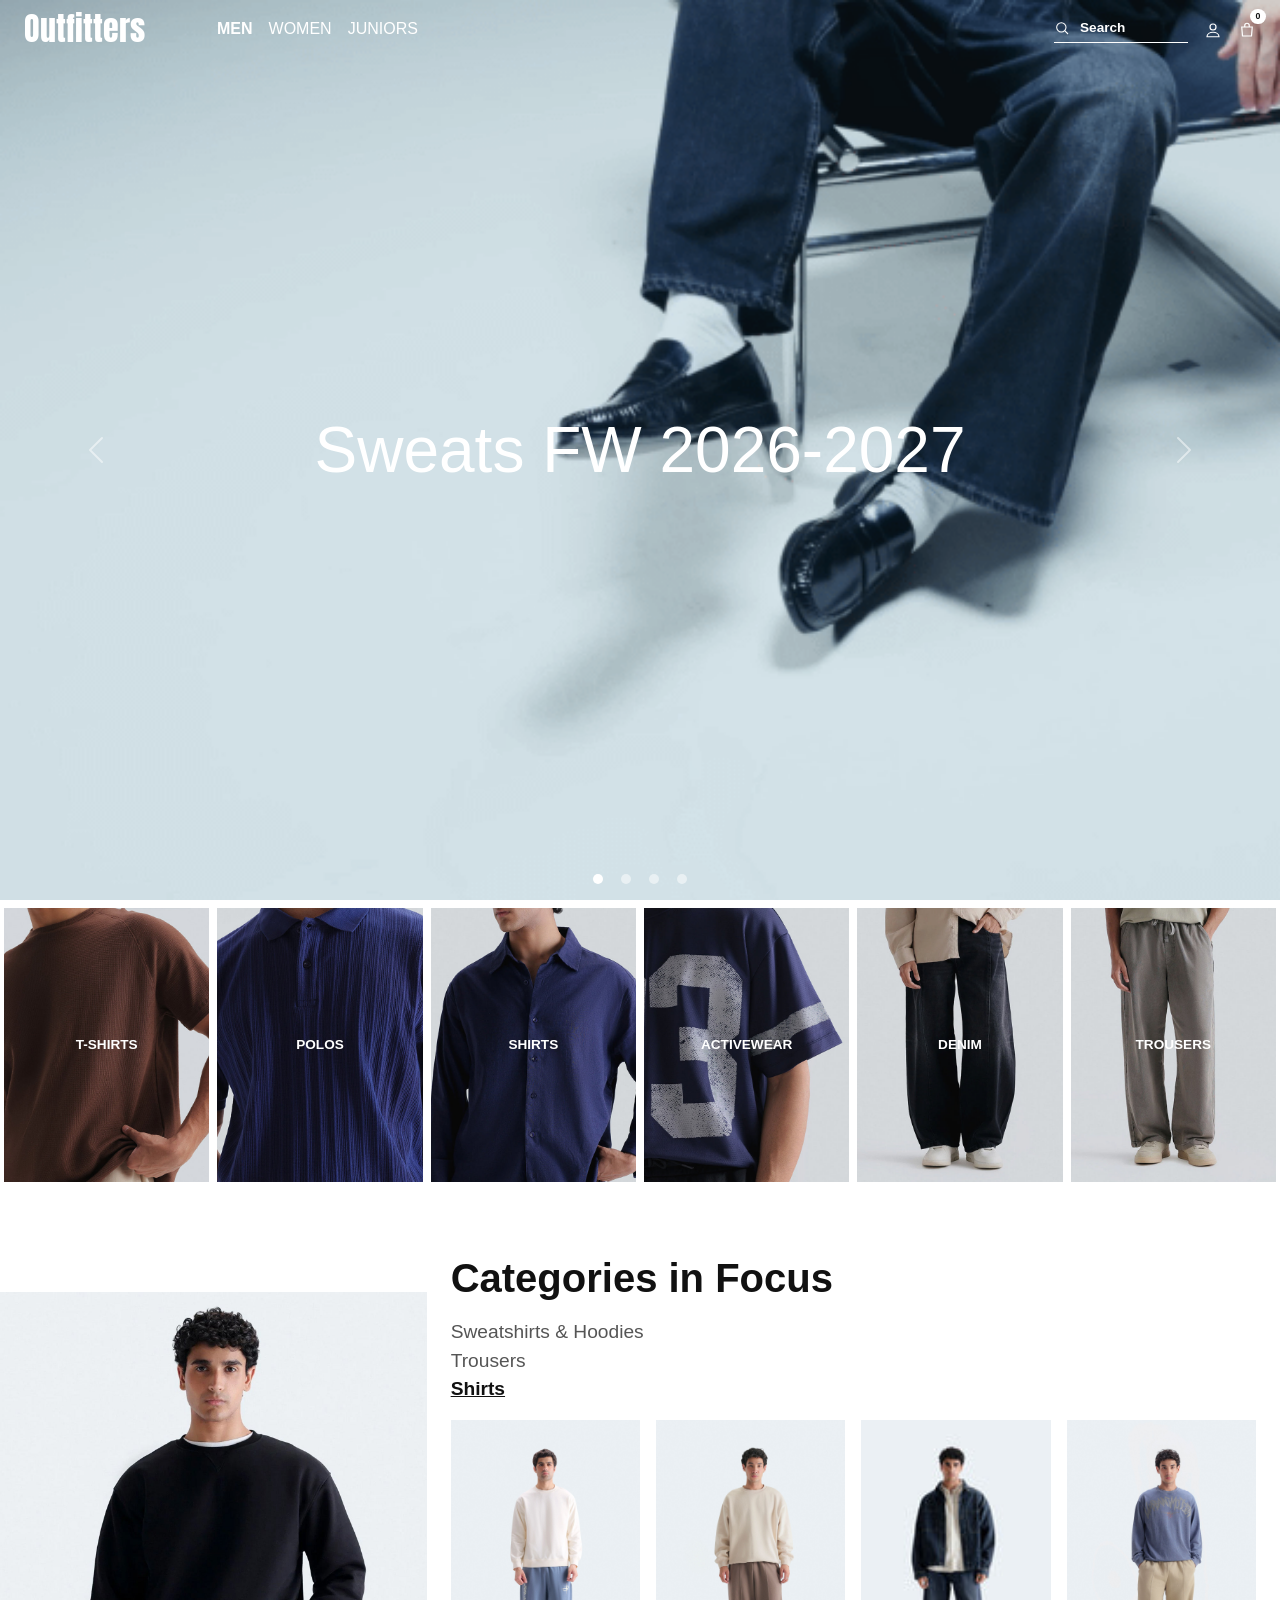
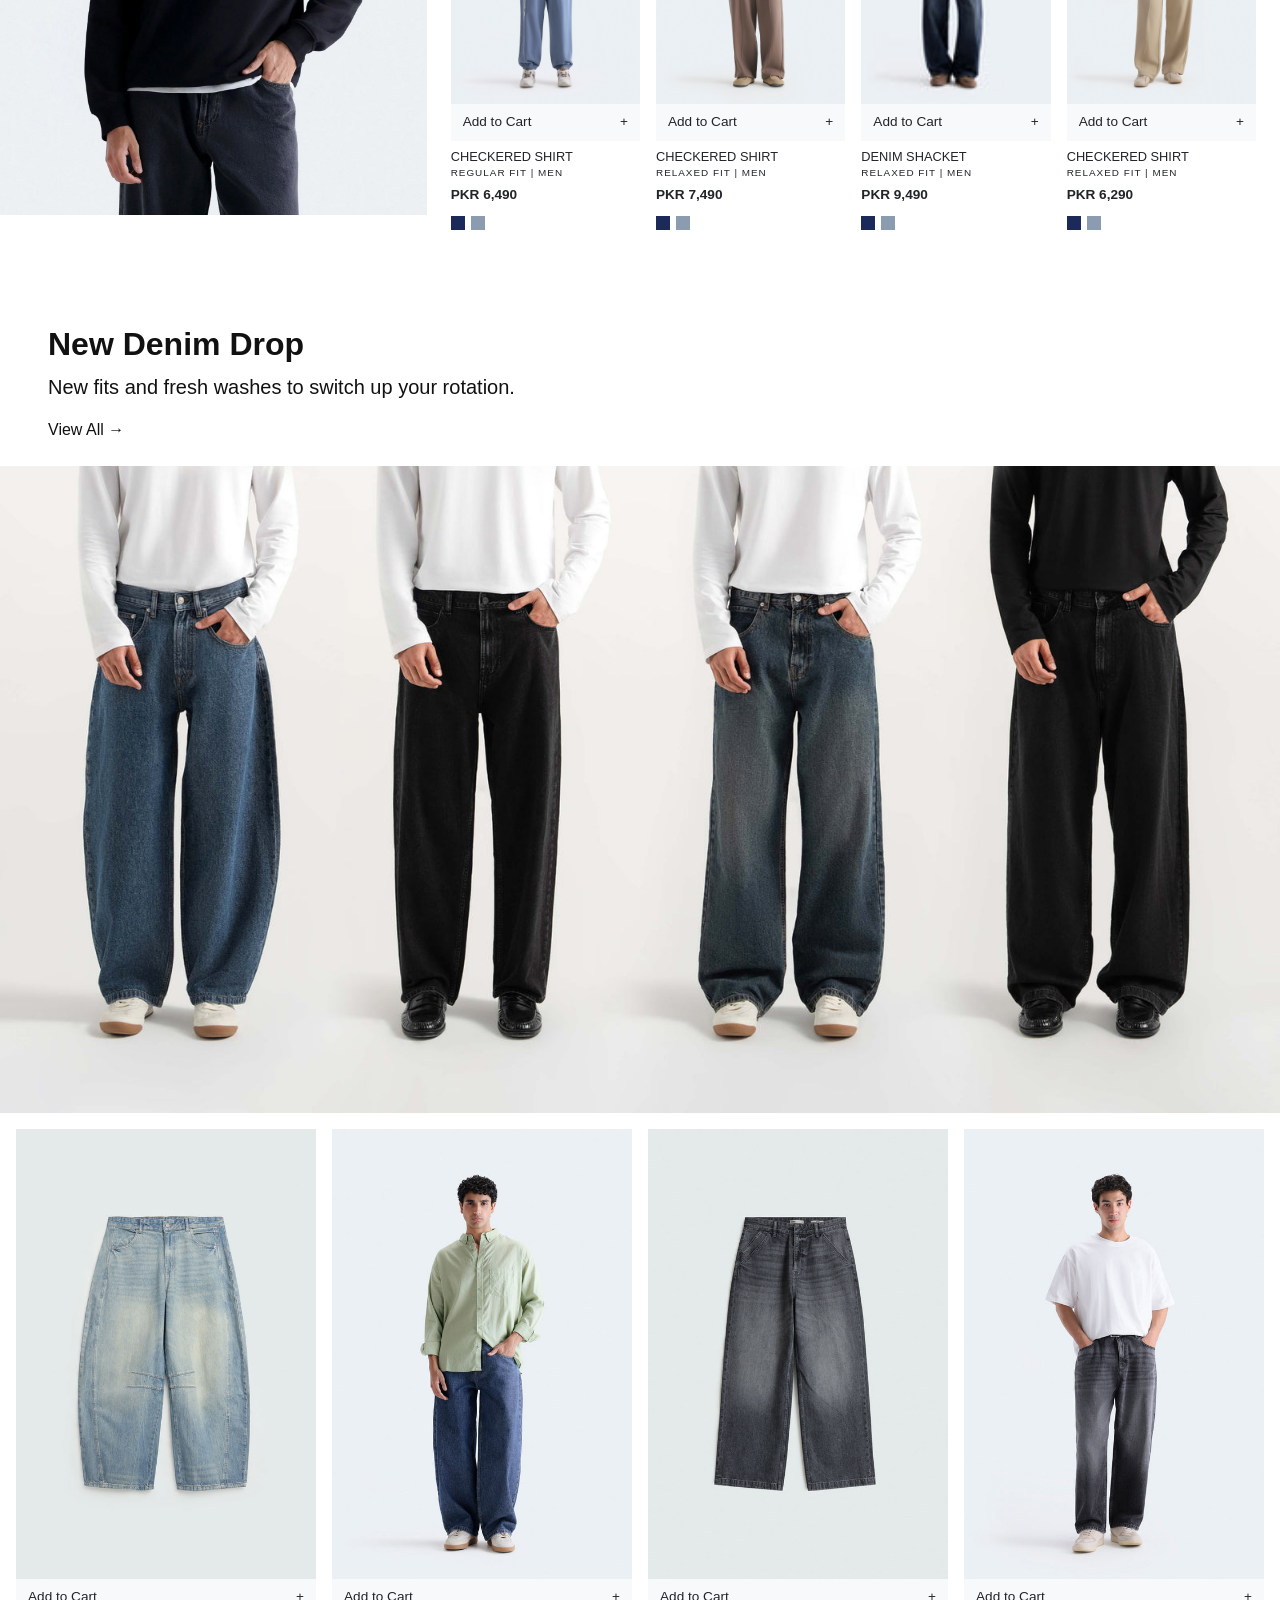
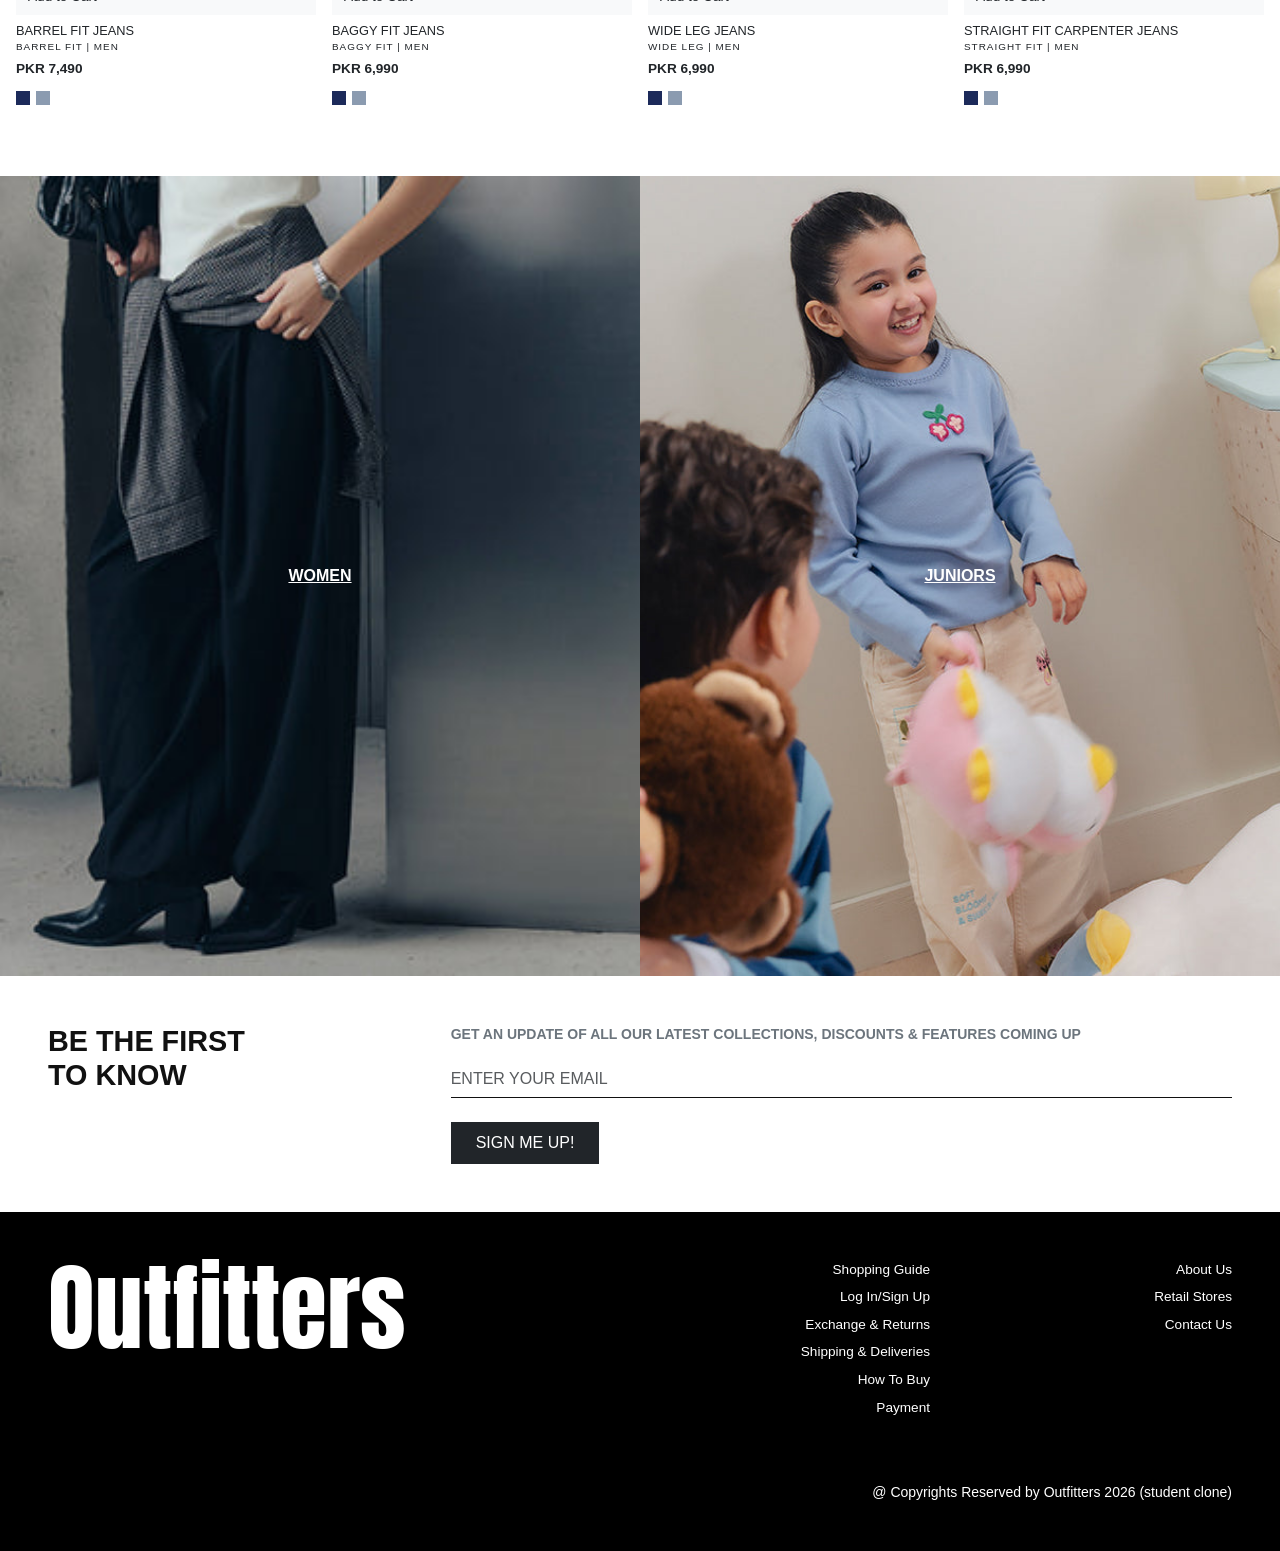
==== assignment-2/index.html @ 22b8e8a9 "Add files via upload" ====
<!DOCTYPE html>
<html lang="en">
<head>
  <meta charset="UTF-8">
  <meta name="viewport" content="width=device-width, initial-scale=1">
  <title>Outfitters - Home</title>

  <!-- Bootstrap 5 + logo font + our own styles -->
  <link href="https://cdn.jsdelivr.net/npm/bootstrap@5.3.3/dist/css/bootstrap.min.css" rel="stylesheet">
  <link href="https://fonts.googleapis.com/css2?family=Anton&display=swap" rel="stylesheet">
  <link rel="stylesheet" href="style.css">
</head>

<body class="overlay">

  <!-- ===== HEADER ===== -->
  <nav class="navbar navbar-expand-lg">
    <div class="container-fluid px-3 px-lg-4">

      <button class="navbar-toggler border-0 p-0 me-3" type="button"
              data-bs-toggle="collapse" data-bs-target="#menu" aria-label="Menu">
        <span class="navbar-toggler-icon"></span>
      </button>

      <a class="navbar-brand logo" href="index.html">Outfitters</a>

      <div class="collapse navbar-collapse order-lg-1 ms-lg-5" id="menu">
        <ul class="navbar-nav me-auto">
          <li class="nav-item"><a class="nav-link active" href="index.html">Men</a></li>
          <li class="nav-item"><a class="nav-link" href="index.html">Women</a></li>
          <li class="nav-item"><a class="nav-link" href="index.html">Juniors</a></li>
        </ul>
      </div>

      <div class="order-lg-2 d-flex align-items-center gap-3 ms-auto">
        <label class="search-box d-none d-md-flex">
          <svg width="16" height="16" viewBox="0 0 24 24" fill="none" stroke="currentColor" stroke-width="1.6">
            <circle cx="11" cy="11" r="7"/><path d="M16 16l5 5"/>
          </svg>
          <input type="text" placeholder="Search">
        </label>

        <a href="#" class="d-none d-md-inline" aria-label="Account">
          <svg width="18" height="18" viewBox="0 0 24 24" fill="none" stroke="currentColor" stroke-width="1.6">
            <circle cx="12" cy="8" r="4"/><path d="M4 21c0-4 4-6 8-6s8 2 8 6z"/>
          </svg>
        </a>

        <a href="#" class="position-relative" aria-label="Cart">
          <svg width="18" height="18" viewBox="0 0 24 24" fill="none" stroke="currentColor" stroke-width="1.6">
            <path d="M5 8h14l-1 12H6L5 8z"/><path d="M9 8V6a3 3 0 0 1 6 0v2"/>
          </svg>
          <span class="badge rounded-pill cart-badge">0</span>
        </a>
      </div>

    </div>
  </nav>


  <!-- ===== HERO SLIDESHOW (pictures only) ===== -->
  <header id="heroCarousel" class="carousel slide hero" data-bs-ride="carousel">

    <div class="carousel-indicators">
      <button type="button" data-bs-target="#heroCarousel" data-bs-slide-to="0" class="active" aria-label="Slide 1"></button>
      <button type="button" data-bs-target="#heroCarousel" data-bs-slide-to="1" aria-label="Slide 2"></button>
      <button type="button" data-bs-target="#heroCarousel" data-bs-slide-to="2" aria-label="Slide 3"></button>
      <button type="button" data-bs-target="#heroCarousel" data-bs-slide-to="3" aria-label="Slide 4"></button>
    </div>

    <div class="carousel-inner">
      <div class="carousel-item active"><img src="images/hero1.gif" alt="Banner 1"></div>
      <div class="carousel-item"><img src="images/h1.jpg" alt="Banner 2"></div>
      <div class="carousel-item"><img src="images/h2.jpg" alt="Banner 3"></div>
      <div class="carousel-item"><img src="images/h3.jpg" alt="Banner 4"></div>
    </div>
    
    <button class="carousel-control-prev" type="button" data-bs-target="#heroCarousel" data-bs-slide="prev">
      <span class="carousel-control-prev-icon" aria-hidden="true"></span>
      <span class="visually-hidden">Previous</span>
    </button>
    <button class="carousel-control-next" type="button" data-bs-target="#heroCarousel" data-bs-slide="next">
      <span class="carousel-control-next-icon" aria-hidden="true"></span>
      <span class="visually-hidden">Next</span>
    </button>

    <!-- Centered Hero Text -->
    <div class="hero-caption">
      <h1>Sweats FW 2026-2027</h1>
    </div>

  </header>


  <main>

    <!-- ===== CATEGORY TILES ===== -->
    <section class="container-fluid px-0 pt-2">
      <div class="row g-2 mx-0 row-cols-2 row-cols-md-3 row-cols-lg-6">
        <div class="col"><a href="#" class="tile"><img src="images/cat1.jpg" alt="T-Shirts"><span>T-SHIRTS</span></a></div>
        <div class="col"><a href="#" class="tile"><img src="images/cat2.jpg" alt="Polos"><span>POLOS</span></a></div>
        <div class="col"><a href="#" class="tile"><img src="images/cat3.jpg" alt="Shirts"><span>SHIRTS</span></a></div>
        <div class="col"><a href="#" class="tile"><img src="images/cat4.jpg" alt="Activewear"><span>ACTIVEWEAR</span></a></div>
        <div class="col"><a href="#" class="tile"><img src="images/cat5.jpg" alt="Denim"><span>DENIM</span></a></div>
        <div class="col"><a href="#" class="tile"><img src="images/cat6.jpg" alt="Trousers"><span>TROUSERS</span></a></div>
      </div>
    </section>


    <!-- ===== CATEGORIES IN FOCUS (4 product cards) ===== -->
    <section class="container-fluid px-0 mt-5">
      <div class="row g-0 align-items-center">

        <div class="col-lg-4">
          <div class="focus-img"><img src="images/focus.jpg" alt="Categories in focus"></div>
        </div>

        <div class="col-lg-8 px-3 px-lg-4 py-4">
          <h2 class="h1 fw-bold">Categories in Focus</h2>

          <ul class="list-unstyled focus-tabs my-3">
            <li><a href="#">Sweatshirts &amp; Hoodies</a></li>
            <li><a href="#">Trousers</a></li>
            <li><a href="#" class="on">Shirts</a></li>
          </ul>

          <div class="row row-cols-2 row-cols-md-4 g-3">

            <div class="col">
              <div class="card product-card border-0 h-100">
                <a href="product.html" class="img-wrap"><img src="images/p5.jpg" alt="Checkered Shirt"></a>
                <button class="btn add-btn">Add to Cart</button>
                <div class="card-body px-0 pt-2">
                  <h3 class="p-name">CHECKERED SHIRT</h3>
                  <p class="p-meta">REGULAR FIT | MEN</p>
                  <p class="p-price">PKR 6,490</p>
                  <div><span class="swatch navy"></span><span class="swatch slate"></span></div>
                </div>
              </div>
            </div>

            <div class="col">
              <div class="card product-card border-0 h-100">
                <a href="product.html" class="img-wrap"><img src="images/p6.jpg" alt="Checkered Shirt"></a>
                <button class="btn add-btn">Add to Cart</button>
                <div class="card-body px-0 pt-2">
                  <h3 class="p-name">CHECKERED SHIRT</h3>
                  <p class="p-meta">RELAXED FIT | MEN</p>
                  <p class="p-price">PKR 7,490</p>
                  <div><span class="swatch navy"></span><span class="swatch slate"></span></div>
                </div>
              </div>
            </div>

            <div class="col">
              <div class="card product-card border-0 h-100">
                <a href="product.html" class="img-wrap"><img src="images/p7.jpg" alt="Denim Shacket"></a>
                <button class="btn add-btn">Add to Cart</button>
                <div class="card-body px-0 pt-2">
                  <h3 class="p-name">DENIM SHACKET</h3>
                  <p class="p-meta">RELAXED FIT | MEN</p>
                  <p class="p-price">PKR 9,490</p>
                  <div><span class="swatch navy"></span><span class="swatch slate"></span></div>
                </div>
              </div>
            </div>

            <div class="col">
              <div class="card product-card border-0 h-100">
                <a href="product.html" class="img-wrap"><img src="images/p8.jpg" alt="Checkered Shirt"></a>
                <button class="btn add-btn">Add to Cart</button>
                <div class="card-body px-0 pt-2">
                  <h3 class="p-name">CHECKERED SHIRT</h3>
                  <p class="p-meta">RELAXED FIT | MEN</p>
                  <p class="p-price">PKR 6,290</p>
                  <div><span class="swatch navy"></span><span class="swatch slate"></span></div>
                </div>
              </div>
            </div>

          </div>
        </div>

      </div>
    </section>


    <!-- ===== NEW DENIM DROP ===== -->
    <section class="mt-5">

      <div class="px-3 px-lg-5 mb-4">
        <h2 class="fw-bold">New Denim Drop</h2>
        <p class="fs-5">New fits and fresh washes to switch up your rotation.</p>
        <a href="#" class="view-all">View All &rarr;</a>
      </div>

     <!-- Picture band -->
<div class="row g-0 mx-0">
  <div class="col-12">
    <div class="band">
      <img src="images/d1.jpg" alt="Denim Collection">
    </div>
  </div>
</div>
      <!-- 4 product cards -->
      <div class="container-fluid px-3 mt-3">
        <div class="row row-cols-2 row-cols-md-3 row-cols-lg-4 g-3">

          <div class="col">
            <div class="card product-card border-0 h-100">
              <a href="product.html" class="img-wrap"><img src="images/p1.jpg" alt="Barrel Fit Jeans"></a>
              <button class="btn add-btn">Add to Cart</button>
              <div class="card-body px-0 pt-2">
                <h3 class="p-name">BARREL FIT JEANS</h3>
                <p class="p-meta">BARREL FIT | MEN</p>
                <p class="p-price">PKR 7,490</p>
                <div><span class="swatch navy"></span><span class="swatch slate"></span></div>
              </div>
            </div>
          </div>

          <div class="col">
            <div class="card product-card border-0 h-100">
              <a href="product.html" class="img-wrap"><img src="images/p2.jpg" alt="Baggy Fit Jeans"></a>
              <button class="btn add-btn">Add to Cart</button>
              <div class="card-body px-0 pt-2">
                <h3 class="p-name">BAGGY FIT JEANS</h3>
                <p class="p-meta">BAGGY FIT | MEN</p>
                <p class="p-price">PKR 6,990</p>
                <div><span class="swatch navy"></span><span class="swatch slate"></span></div>
              </div>
            </div>
          </div>

          <div class="col">
            <div class="card product-card border-0 h-100">
              <a href="product.html" class="img-wrap"><img src="images/p3.jpg" alt="Wide Leg Jeans"></a>
              <button class="btn add-btn">Add to Cart</button>
              <div class="card-body px-0 pt-2">
                <h3 class="p-name">WIDE LEG JEANS</h3>
                <p class="p-meta">WIDE LEG | MEN</p>
                <p class="p-price">PKR 6,990</p>
                <div><span class="swatch navy"></span><span class="swatch slate"></span></div>
              </div>
            </div>
          </div>

          <div class="col">
            <div class="card product-card border-0 h-100">
              <a href="product.html" class="img-wrap"><img src="images/p4.jpg" alt="Straight Fit Carpenter Jeans"></a>
              <button class="btn add-btn">Add to Cart</button>
              <div class="card-body px-0 pt-2">
                <h3 class="p-name">STRAIGHT FIT CARPENTER JEANS</h3>
                <p class="p-meta">STRAIGHT FIT | MEN</p>
                <p class="p-price">PKR 6,990</p>
                <div><span class="swatch navy"></span><span class="swatch slate"></span></div>
              </div>
            </div>
          </div>

        </div>
      </div>
    </section>


    <!-- ===== WOMEN / JUNIORS ===== -->
    <section class="container-fluid px-0 mt-5">
      <div class="row g-0">
        <div class="col-12 col-md-6"><a href="#" class="duo"><img src="images/women.jpg" alt="Women"><span>WOMEN</span></a></div>
        <div class="col-12 col-md-6"><a href="#" class="duo"><img src="images/juniors.jpg" alt="Juniors"><span>JUNIORS</span></a></div>
      </div>
    </section>

  </main>


  <!-- ===== NEWSLETTER ===== -->
  <section class="container-fluid px-3 px-lg-5 py-5">
    <div class="row g-4 align-items-start">
      <div class="col-lg-4">
        <h2 class="nl-title">BE THE FIRST<br>TO KNOW</h2>
      </div>
      <div class="col-lg-8">
        <p class="fw-semibold text-uppercase small text-secondary">
          Get an update of all our latest collections, discounts &amp; features coming up
        </p>
        <input type="email" class="form-control nl-input" placeholder="ENTER YOUR EMAIL">
        <button class="btn btn-dark rounded-0 px-4 py-2 mt-4">SIGN ME UP!</button>
      </div>
    </div>
  </section>


  <!-- ===== FOOTER ===== -->
  <footer class="site-footer py-5">
    <div class="container-fluid px-3 px-lg-5">
      <div class="row gy-4">

        <div class="col-lg-6">
          <div class="foot-logo">Outfitters</div>
        </div>

        <div class="col-6 col-lg-3 text-lg-end">
          <ul class="list-unstyled">
            <li><a href="#">Shopping Guide</a></li>
            <li><a href="#">Log In/Sign Up</a></li>
            <li><a href="#">Exchange &amp; Returns</a></li>
            <li><a href="#">Shipping &amp; Deliveries</a></li>
            <li><a href="#">How To Buy</a></li>
            <li><a href="#">Payment</a></li>
          </ul>
        </div>

        <div class="col-6 col-lg-3 text-lg-end">
          <ul class="list-unstyled">
            <li><a href="#">About Us</a></li>
            <li><a href="#">Retail Stores</a></li>
            <li><a href="#">Contact Us</a></li>
          </ul>
        </div>

      </div>
      <p class="small text-lg-end mt-5 mb-0">@ Copyrights Reserved by Outfitters 2026 (student clone)</p>
    </div>
  </footer>

  <script src="https://cdn.jsdelivr.net/npm/bootstrap@5.3.3/dist/js/bootstrap.bundle.min.js"></script>
</body>
</html>
---- assignment-2/style.css ----
/* ==========================================================
   Outfitters clone - custom styles (Bootstrap does the grid)
   ========================================================== */

/* ---------- Base ---------- */
:root {
  --ink: #111;
  --tint: #eceff2;   /* light grey-blue behind product photos */
}

body {
  font-family: "Helvetica Neue", Helvetica, Arial, sans-serif;
  color: var(--ink);
}

a {
  color: inherit;
  text-decoration: none;
}


/* ---------- Header ---------- */
.navbar {
  z-index: 10;
}

/* Homepage: transparent bar floating over the slideshow */
body.overlay .navbar {
  position: absolute;
  top: 0;
  left: 0;
  right: 0;
  color: #fff;
}

body.overlay .navbar-toggler-icon {
  filter: invert(1);   /* white hamburger */
}

/* Other pages: normal white bar */
body.solid .navbar {
  position: sticky;
  top: 0;
  background: #fff;
  border-bottom: 1px solid #eee;
}

.logo {
  font-family: Anton, Impact, sans-serif;
  font-size: 2rem;
  font-weight: 400;
  line-height: 1;
  color: inherit !important;
}

/* Links keep the bar's colour; the current one is slightly bolder */
.navbar .nav-link {
  color: inherit;
  text-transform: uppercase;
  font-weight: 400;
  padding-right: 1.5rem;
}

.navbar .nav-link.active {
  color: inherit;
  font-weight: 600;
}

.search-box {
  align-items: center;
  gap: 8px;
  padding: 2px 0;
  border-bottom: 1px solid currentColor;
}

.search-box input {
  width: 110px;
  border: 0;
  outline: 0;
  background: transparent;
  color: inherit;
  font-size: 0.85rem;
  font-weight: 600;
}

.search-box input::placeholder {
  color: inherit;
  opacity: 1;
}

.cart-badge {
  position: absolute;
  top: -8px;
  right: -10px;
  font-size: 0.55rem;
  background: var(--ink);
  color: #fff;
}

body.overlay .cart-badge {
  background: #fff;
  color: var(--ink);
}

/* Phone/tablet: dark background behind the opened menu */
@media (max-width: 991.98px) {
  body.overlay .navbar-collapse.show {
    padding: 0.5rem 1rem;
    background: rgba(0, 0, 0, 0.75);
  }
}


/* ---------- Hero slideshow ---------- */
.hero .carousel-item img {
  display: block;
  width: 100%;
  height: 100vh;
  min-height: 480px;
  object-fit: cover;
  background: #8a8f92;   /* grey until real photos are added */
}

/* Round dots instead of Bootstrap's default bars */
.hero .carousel-indicators button {
  width: 10px;
  height: 10px;
  margin: 0 9px;
  border: 0;
  border-radius: 50%;
}

/* Centered text over the hero slideshow */
.hero-caption {
  position: absolute;
  top: 50%;
  left: 50%;
  transform: translate(-50%, -50%);
  width: 100%;
  text-align: center;
  z-index: 5;
  pointer-events: none;
}

.hero-caption h1 {
  color: white;
  font-size: clamp(2rem, 5vw, 4rem);
  font-weight: 400;
  margin: 0;
}


/* ---------- Category tiles ---------- */
.tile {
  position: relative;
  display: block;
  aspect-ratio: 3 / 4;
  overflow: hidden;
  background: #8d949b;
}

.tile img {
  width: 100%;
  height: 100%;
  object-fit: cover;
}

.tile span {
  position: absolute;
  inset: 0;
  display: flex;
  align-items: center;
  justify-content: center;
  color: #fff;
  font-size: 0.85rem;
  font-weight: 700;
}


/* ---------- Categories in focus ---------- */
.focus-img {
  height: 100%;
  min-height: 320px;
  background: #dfe3e8;
}

.focus-img img {
  display: block;
  width: 100%;
  height: 100%;
  object-fit: cover;
}

.focus-tabs a {
  font-size: 1.2rem;
  color: #555;
}

.focus-tabs a.on {
  color: var(--ink);
  font-weight: 700;
  text-decoration: underline;
}


/* ---------- Denim band ---------- */
.band {
  width: 100%;
  overflow: hidden;
}

.band img {
  width: 100%;
  height: auto;
  display: block;
}

/* ---------- Product cards ---------- */
.img-wrap {
  display: block;
  aspect-ratio: 2 / 3;
  overflow: hidden;
  background: var(--tint);
}

.img-wrap img {
  width: 100%;
  height: 100%;
  object-fit: cover;
}

.add-btn {
  display: flex;
  justify-content: space-between;
  width: 100%;
  padding: 0.5rem 0.75rem;
  border: 0;
  border-radius: 0;
  background: #f8f9fa;
  font-size: 0.85rem;
}

.add-btn::after {
  content: "+";
}

.add-btn:hover {
  background: var(--ink);
  color: #fff;
}

.p-name {
  margin: 0 0 2px;
  font-size: 0.8rem;
  font-weight: 400;
}

.p-meta {
  margin-bottom: 4px;
  font-size: 0.62rem;
  letter-spacing: 1px;
}

.p-price {
  margin-bottom: 8px;
  font-size: 0.85rem;
  font-weight: 700;
}

/* Colour squares */
.swatch {
  display: inline-block;
  width: 14px;
  height: 14px;
  margin-right: 6px;
}

.swatch.navy  { background: #1c2a5a; }
.swatch.slate { background: #8b9bb0; }


/* ---------- Women / Juniors ---------- */
.duo {
  position: relative;
  display: block;
  aspect-ratio: 4 / 5;
  overflow: hidden;
  background: #9aa0a6;
}

.duo img {
  width: 100%;
  height: 100%;
  object-fit: cover;
}

.duo span {
  position: absolute;
  inset: 0;
  display: flex;
  align-items: center;
  justify-content: center;
  color: #fff;
  font-weight: 700;
  text-decoration: underline;
}


/* ---------- Newsletter ---------- */
.nl-title {
  font-size: 1.8rem;
  font-weight: 700;
}

.nl-input {
  padding-left: 0;
  border: 0;
  border-bottom: 1px solid var(--ink);
  border-radius: 0;
  box-shadow: none !important;
}


/* ---------- Footer ---------- */
.site-footer {
  background: #000;
  color: #fff;
}

.foot-logo {
  font-family: Anton, Impact, sans-serif;
  font-size: clamp(3rem, 9vw, 6rem);
  line-height: 1;
}

.site-footer li {
  margin-bottom: 0.45rem;
  font-size: 0.85rem;
}


/* ---------- Product page ---------- */
.qty {
  max-width: 150px;
}

.size-btn {
  min-width: 48px;
}
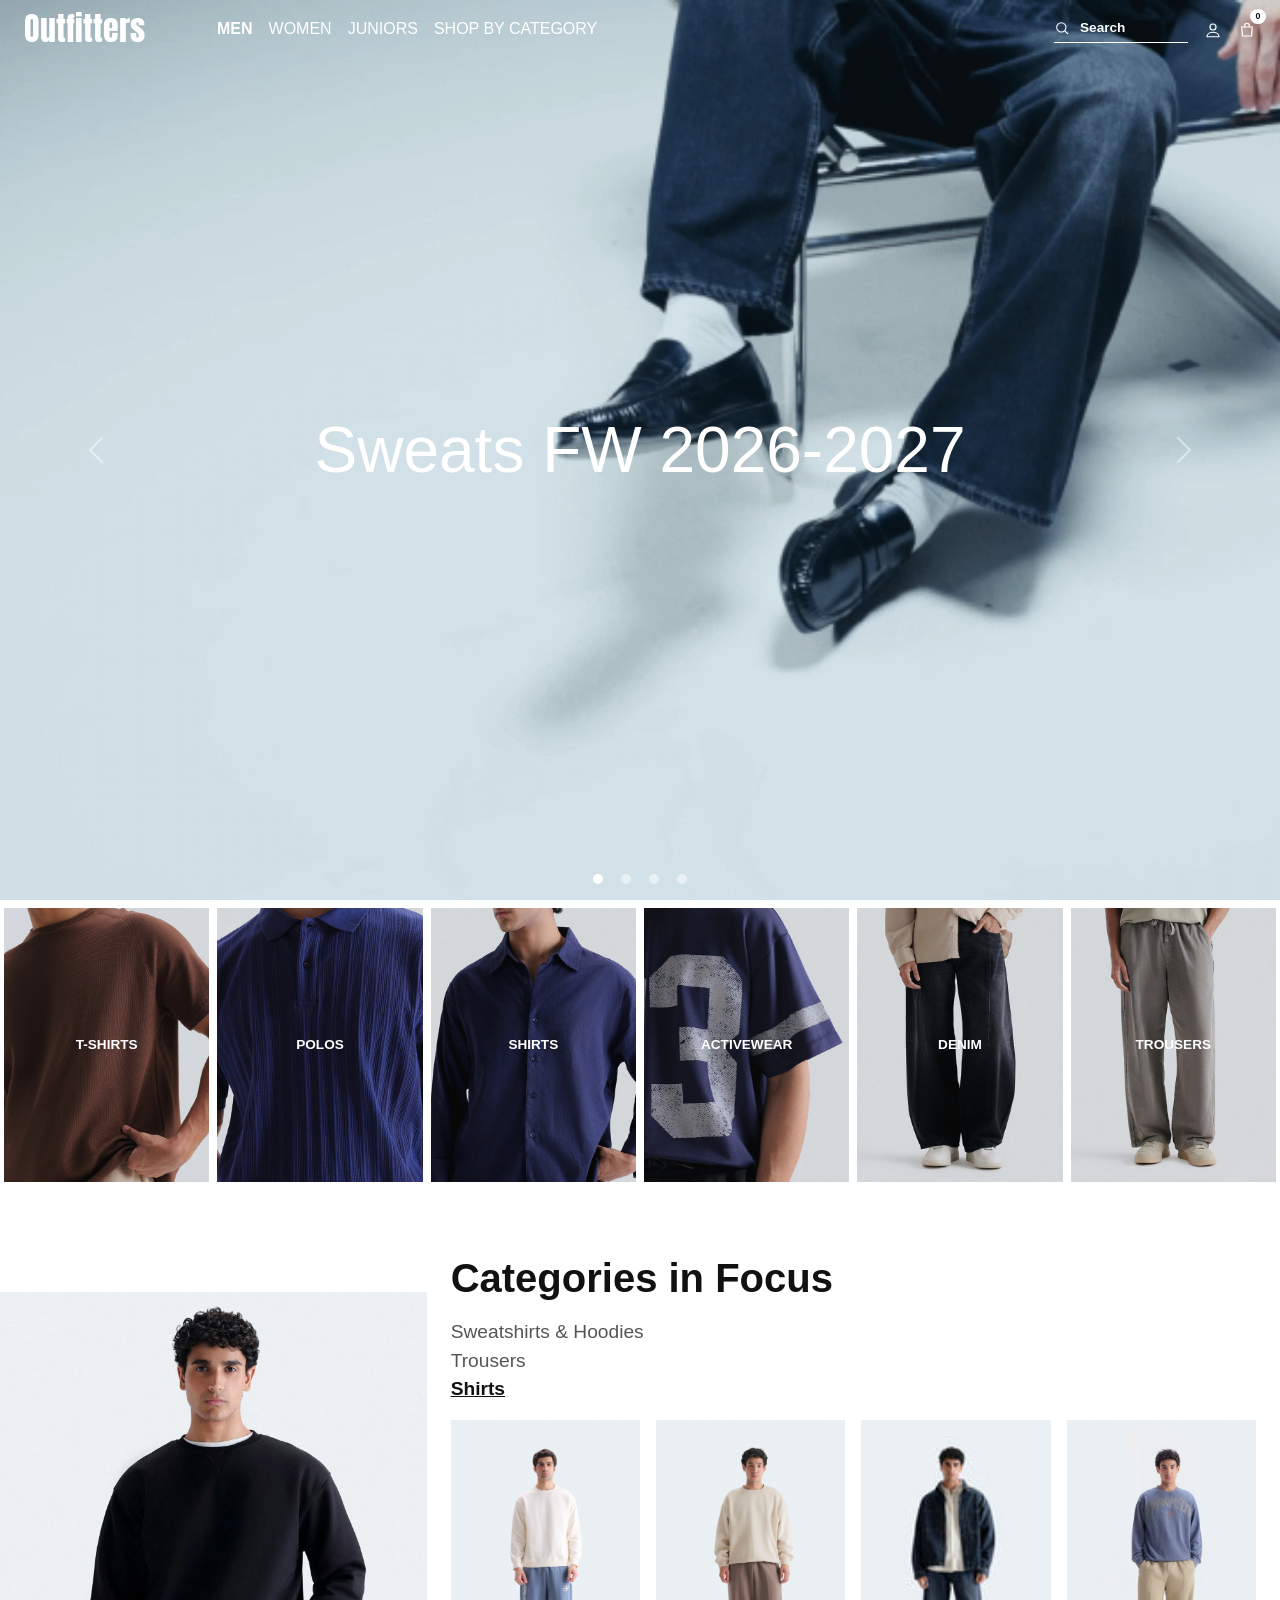
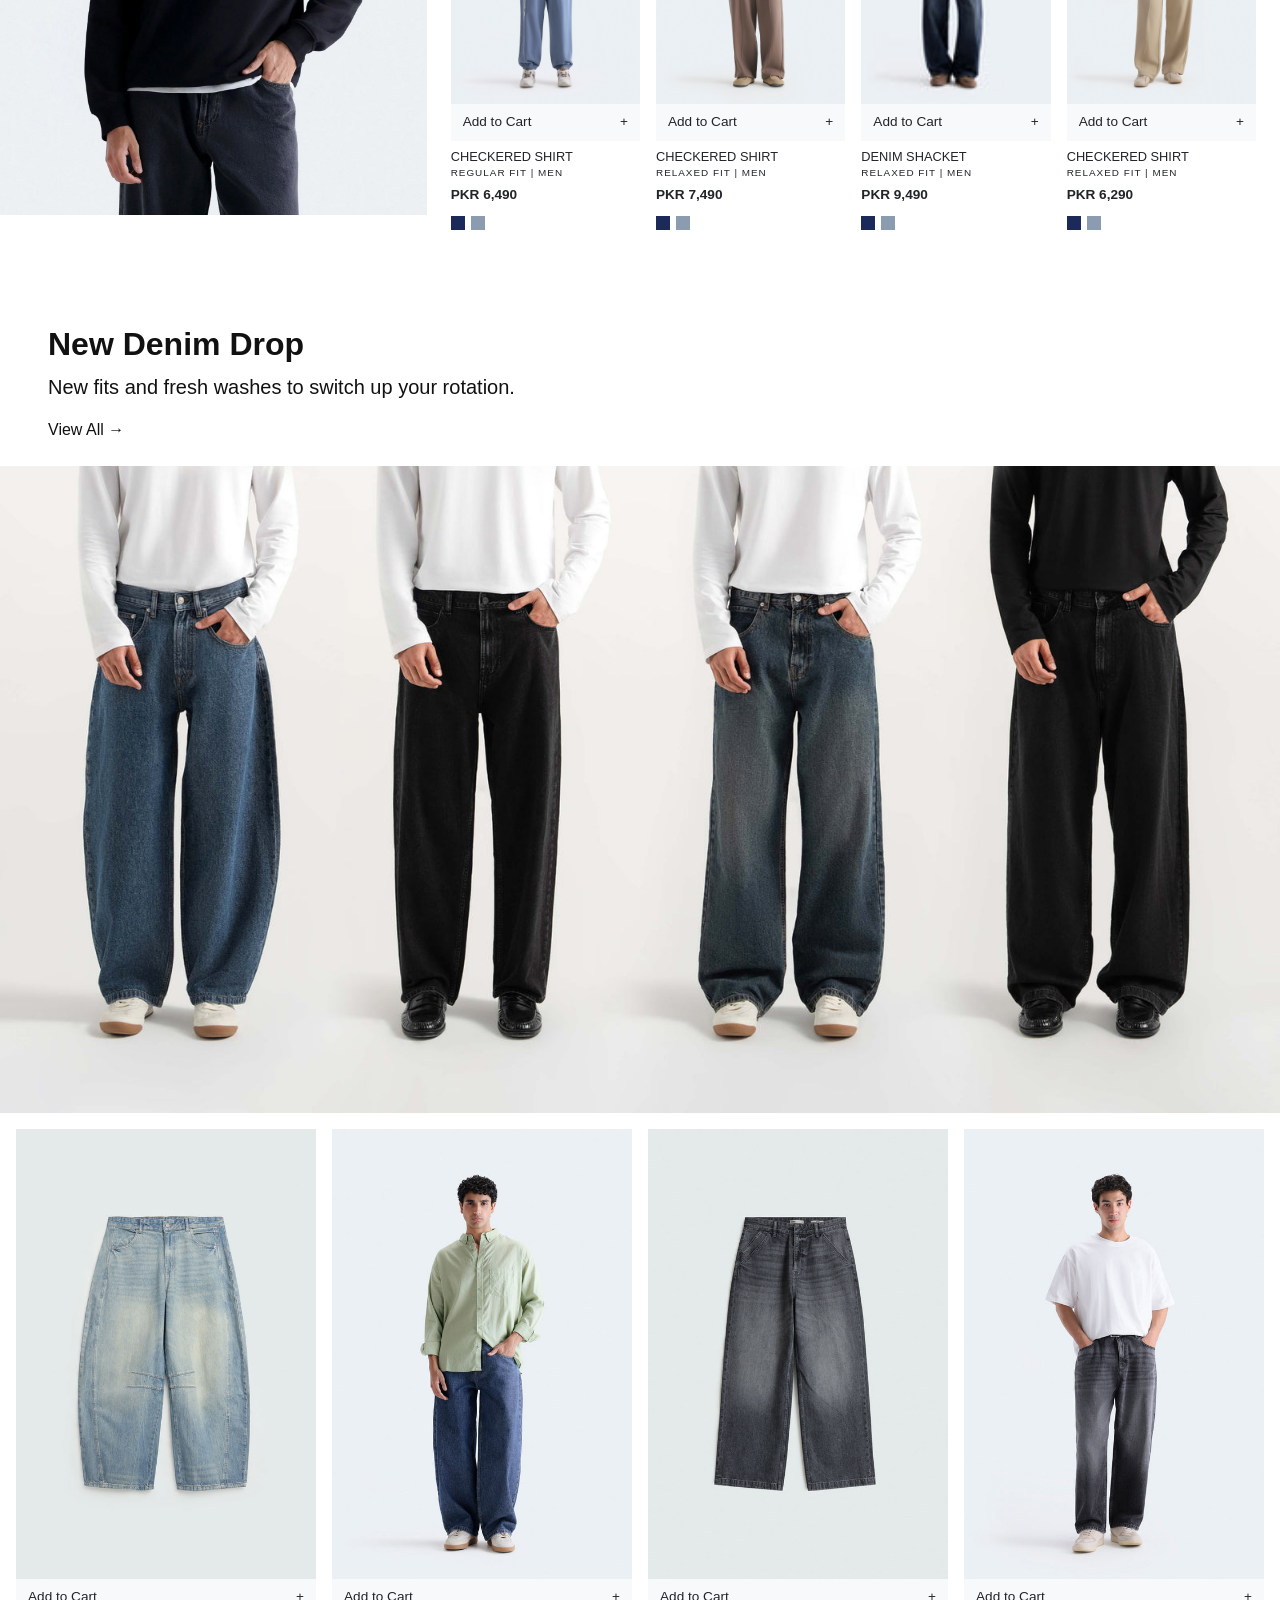
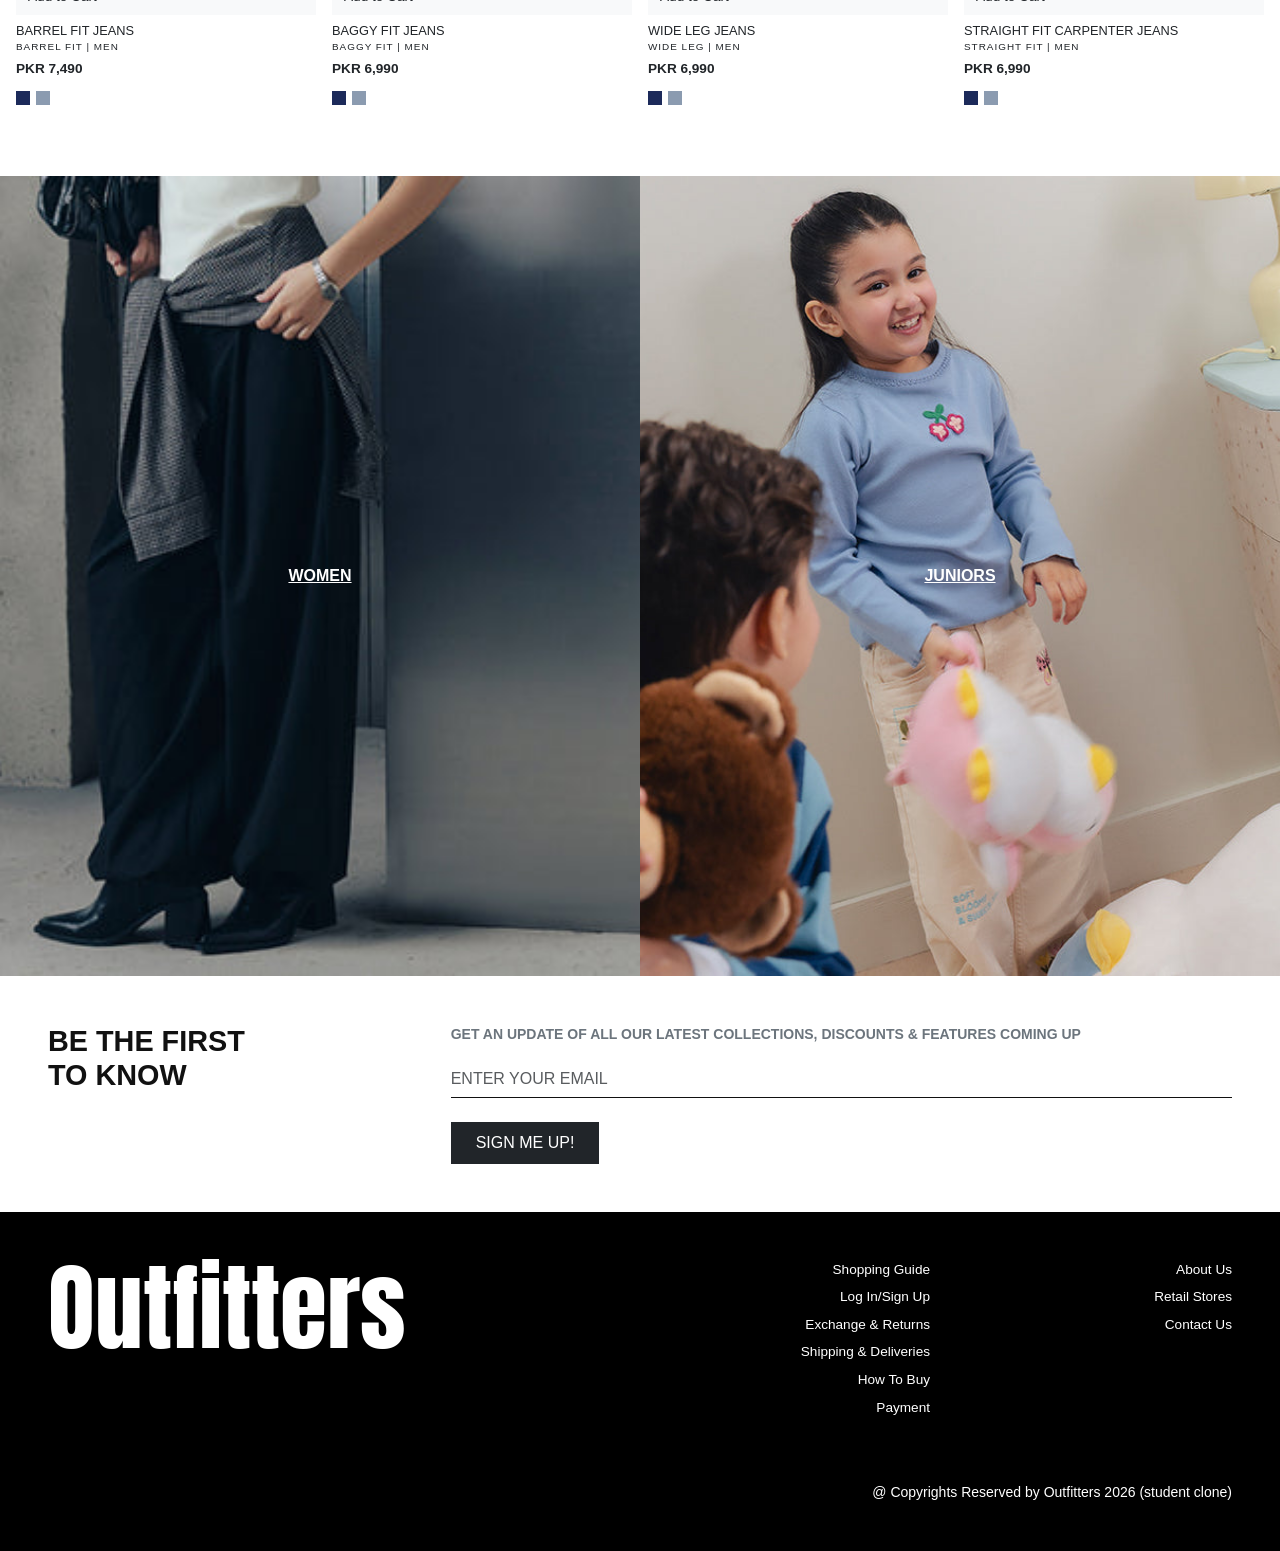
==== commit f19f059b: "task 1" ====
--- a/assignment-2/index.html
+++ b/assignment-2/index.html
@@ -25,11 +25,113 @@
       <a class="navbar-brand logo" href="index.html">Outfitters</a>
 
       <div class="collapse navbar-collapse order-lg-1 ms-lg-5" id="menu">
-        <ul class="navbar-nav me-auto">
-          <li class="nav-item"><a class="nav-link active" href="index.html">Men</a></li>
-          <li class="nav-item"><a class="nav-link" href="index.html">Women</a></li>
-          <li class="nav-item"><a class="nav-link" href="index.html">Juniors</a></li>
+       <ul class="navbar-nav me-auto">
+  <li class="nav-item"><a class="nav-link active" href="index.html">Men</a></li>
+  <li class="nav-item"><a class="nav-link" href="index.html">Women</a></li>
+  <li class="nav-item"><a class="nav-link" href="index.html">Juniors</a></li>
+
+  <!-- Desktop Mega Menu -->
+  <li class="nav-item mega mega-desktop">
+    <a class="nav-link" href="#">Shop by Category</a>
+    <div class="mega-panel">
+      <div class="mega-col">
+        <h3>Topwear</h3>
+        <ul>
+          <li><a href="#">T-Shirts</a></li>
+          <li><a href="#">Polos</a></li>
+          <li><a href="#">Shirts</a></li>
+          <li><a href="#">Sweatshirts &amp; Hoodies</a></li>
         </ul>
+      </div>
+      <div class="mega-col">
+        <h3>Bottomwear</h3>
+        <ul>
+          <li><a href="#">Trousers</a></li>
+          <li><a href="#">Chinos</a></li>
+          <li><a href="#">Shorts</a></li>
+          <li><a href="#">Joggers</a></li>
+        </ul>
+      </div>
+      <div class="mega-col">
+        <h3>Denim</h3>
+        <ul>
+          <li><a href="#">Barrel Fit</a></li>
+          <li><a href="#">Baggy Fit</a></li>
+          <li><a href="#">Wide Leg</a></li>
+          <li><a href="#">Carpenter</a></li>
+        </ul>
+      </div>
+      <div class="mega-col">
+        <h3>Activewear</h3>
+        <ul>
+          <li><a href="#">Track Suits</a></li>
+          <li><a href="#">Gym Tees</a></li>
+          <li><a href="#">Training Shorts</a></li>
+          <li><a href="#">Jackets</a></li>
+        </ul>
+      </div>
+      <div class="mega-col">
+        <h3>Accessories</h3>
+        <ul>
+          <li><a href="#">Caps</a></li>
+          <li><a href="#">Belts</a></li>
+          <li><a href="#">Wallets</a></li>
+          <li><a href="#">Socks</a></li>
+        </ul>
+      </div>
+    </div>
+  </li>
+
+  <!-- Mobile Accordion (shown below BP) -->
+  <li class="nav-item mega-mobile">
+    <span class="nav-link">Shop by Category</span>
+    <details>
+      <summary>Topwear</summary>
+      <ul>
+        <li><a href="#">T-Shirts</a></li>
+        <li><a href="#">Polos</a></li>
+        <li><a href="#">Shirts</a></li>
+        <li><a href="#">Sweatshirts &amp; Hoodies</a></li>
+      </ul>
+    </details>
+    <details>
+      <summary>Bottomwear</summary>
+      <ul>
+        <li><a href="#">Trousers</a></li>
+        <li><a href="#">Chinos</a></li>
+        <li><a href="#">Shorts</a></li>
+        <li><a href="#">Joggers</a></li>
+      </ul>
+    </details>
+    <details>
+      <summary>Denim</summary>
+      <ul>
+        <li><a href="#">Barrel Fit</a></li>
+        <li><a href="#">Baggy Fit</a></li>
+        <li><a href="#">Wide Leg</a></li>
+        <li><a href="#">Carpenter</a></li>
+      </ul>
+    </details>
+    <details>
+      <summary>Activewear</summary>
+      <ul>
+        <li><a href="#">Track Suits</a></li>
+        <li><a href="#">Gym Tees</a></li>
+        <li><a href="#">Training Shorts</a></li>
+        <li><a href="#">Jackets</a></li>
+      </ul>
+    </details>
+    <details>
+      <summary>Accessories</summary>
+      <ul>
+        <li><a href="#">Caps</a></li>
+        <li><a href="#">Belts</a></li>
+        <li><a href="#">Wallets</a></li>
+        <li><a href="#">Socks</a></li>
+      </ul>
+    </details>
+  </li>
+</ul>
       </div>
 
       <div class="order-lg-2 d-flex align-items-center gap-3 ms-auto">
--- a/assignment-2/style.css
+++ b/assignment-2/style.css
@@ -6,6 +6,7 @@
 :root {
   --ink: #111;
   --tint: #eceff2;   /* light grey-blue behind product photos */
+  --accent: hsl(287, 70%, 45%);
 }
 
 body {
@@ -21,7 +22,7 @@
 
 /* ---------- Header ---------- */
 .navbar {
-  z-index: 10;
+ z-index: 1030;
 }
 
 /* Homepage: transparent bar floating over the slideshow */
@@ -103,7 +104,7 @@
 }
 
 /* Phone/tablet: dark background behind the opened menu */
-@media (max-width: 991.98px) {
+@media (max-width: 640.98px) {
   body.overlay .navbar-collapse.show {
     padding: 0.5rem 1rem;
     background: rgba(0, 0, 0, 0.75);
@@ -346,4 +347,63 @@
 
 .size-btn {
   min-width: 48px;
+}
+
+/* ---------- Task 1: custom breakpoint (BP = 641px) ---------- */
+@media (min-width: 641px) {
+  .navbar-bp > .container-fluid { flex-wrap: nowrap; }
+  .navbar-bp .navbar-toggler { display: none; }
+  .navbar-bp .navbar-collapse {
+    display: flex !important;
+    flex-basis: auto;
+    flex-grow: 1;
+    margin-left: 3rem;
+  }
+  .navbar-bp .navbar-nav { flex-direction: row; }
+}
+
+/* ---------- Task 1: mega-menu ---------- */
+/* .navbar is already positioned, so the panel anchors to it, full width, under it */
+.mega-panel {
+  display: none;
+  position: absolute;
+  top: 100%;            /* no gap, so hover is not lost */
+  left: 0;
+  right: 0;
+  z-index: 1;
+  padding: 1.5rem 2rem;
+  background: #fff;
+  color: var(--ink);
+  border-top: 3px solid var(--accent);
+  box-shadow: 0 12px 24px rgba(0, 0, 0, 0.15);
+  grid-template-columns: repeat(5, 1fr);   /* K = 5 */
+  gap: 2rem;
+}
+
+.mega-col h3 {
+  margin: 0 0 0.75rem;
+  font-size: 0.9rem;
+  font-weight: 700;
+  text-transform: uppercase;
+  color: var(--accent);
+}
+
+.mega-col ul { list-style: none; margin: 0; padding: 0; }
+.mega-col li { margin-bottom: 0.4rem; font-size: 0.9rem; }
+.mega-col a:hover,
+.mega-col a:focus { text-decoration: underline; }
+
+/* Desktop: open on hover OR keyboard focus anywhere inside the item */
+@media (min-width: 641px) {
+  .mega-mobile { display: none; }
+  .mega-desktop:hover .mega-panel,
+  .mega-desktop:focus-within .mega-panel { display: grid; }
+}
+
+/* Mobile: accordion inside the hamburger menu */
+@media (max-width: 640.98px) {
+  .mega-desktop { display: none; }
+  .mega-mobile details { padding: 0.35rem 0 0.35rem 1rem; }
+  .mega-mobile summary { cursor: pointer; font-weight: 600; text-transform: uppercase; }
+  .mega-mobile ul { list-style: none; padding-left: 1rem; margin: 0.4rem 0 0; }
 }
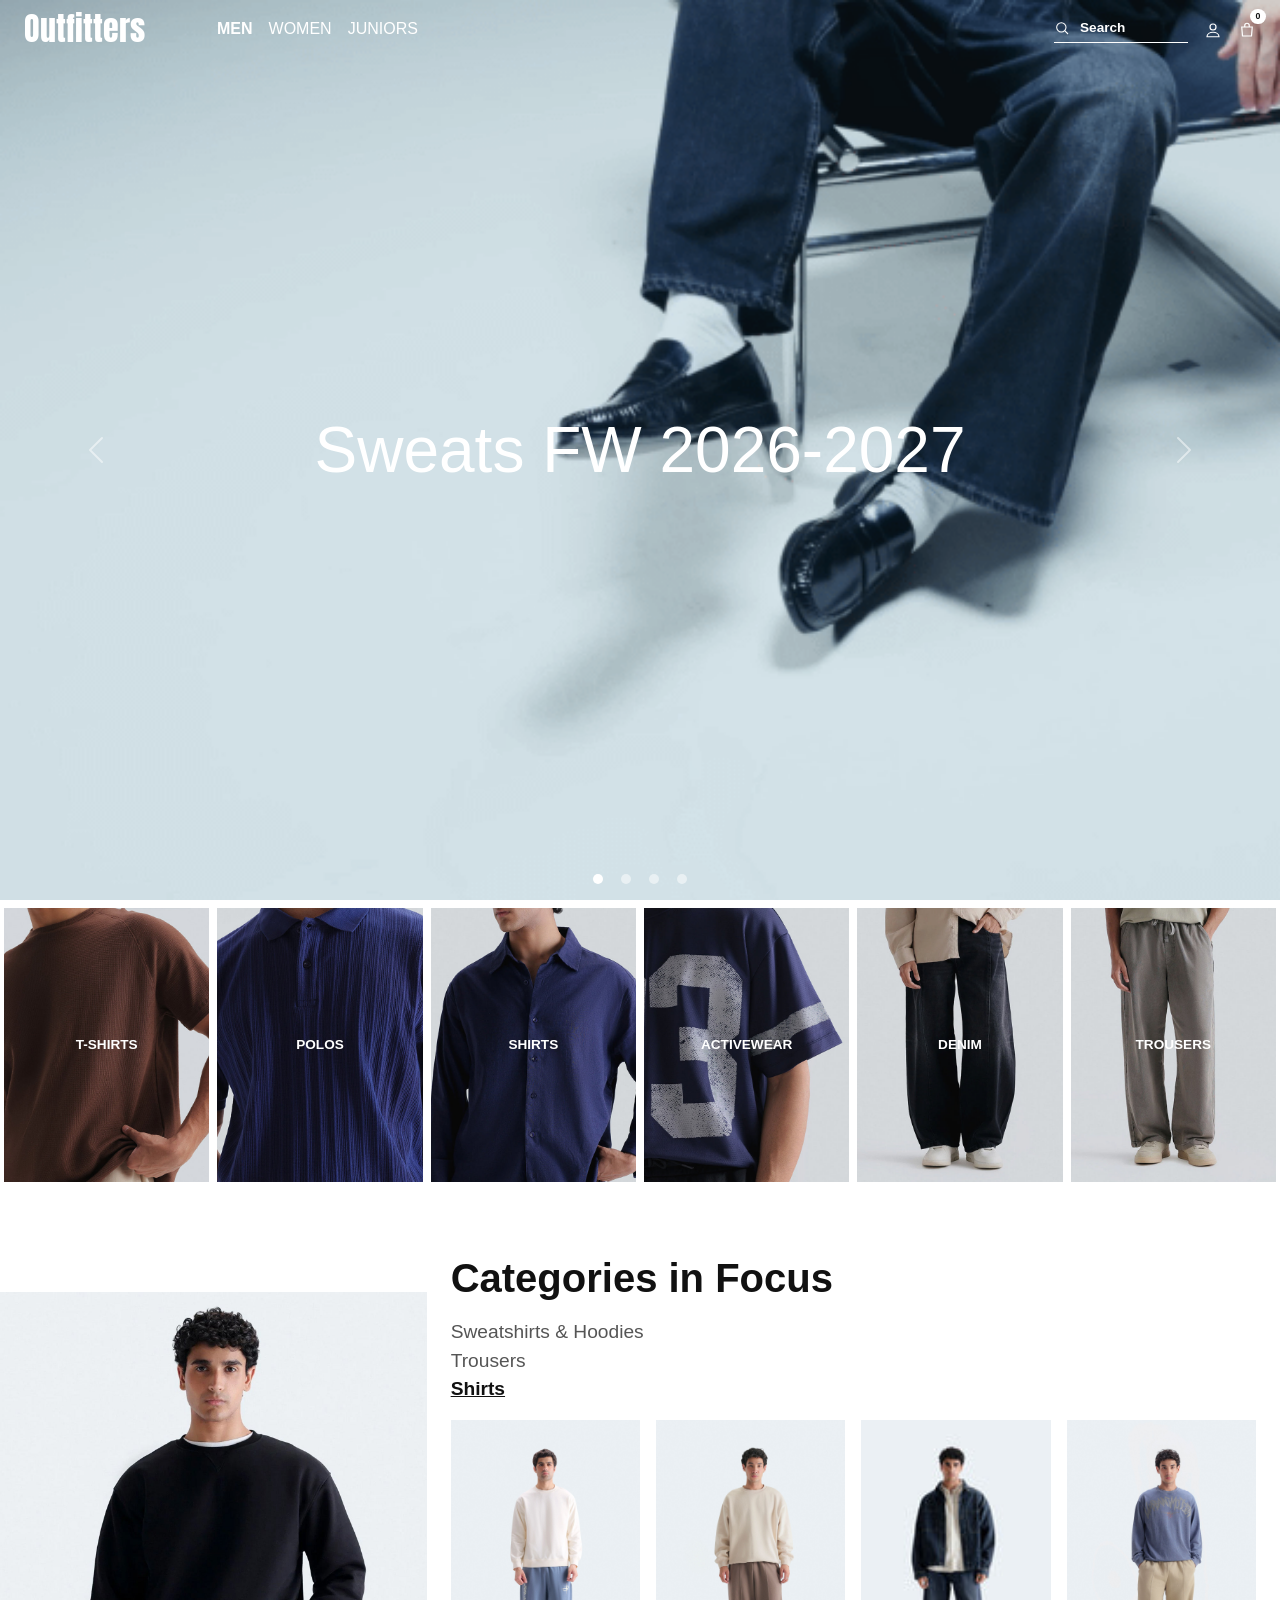
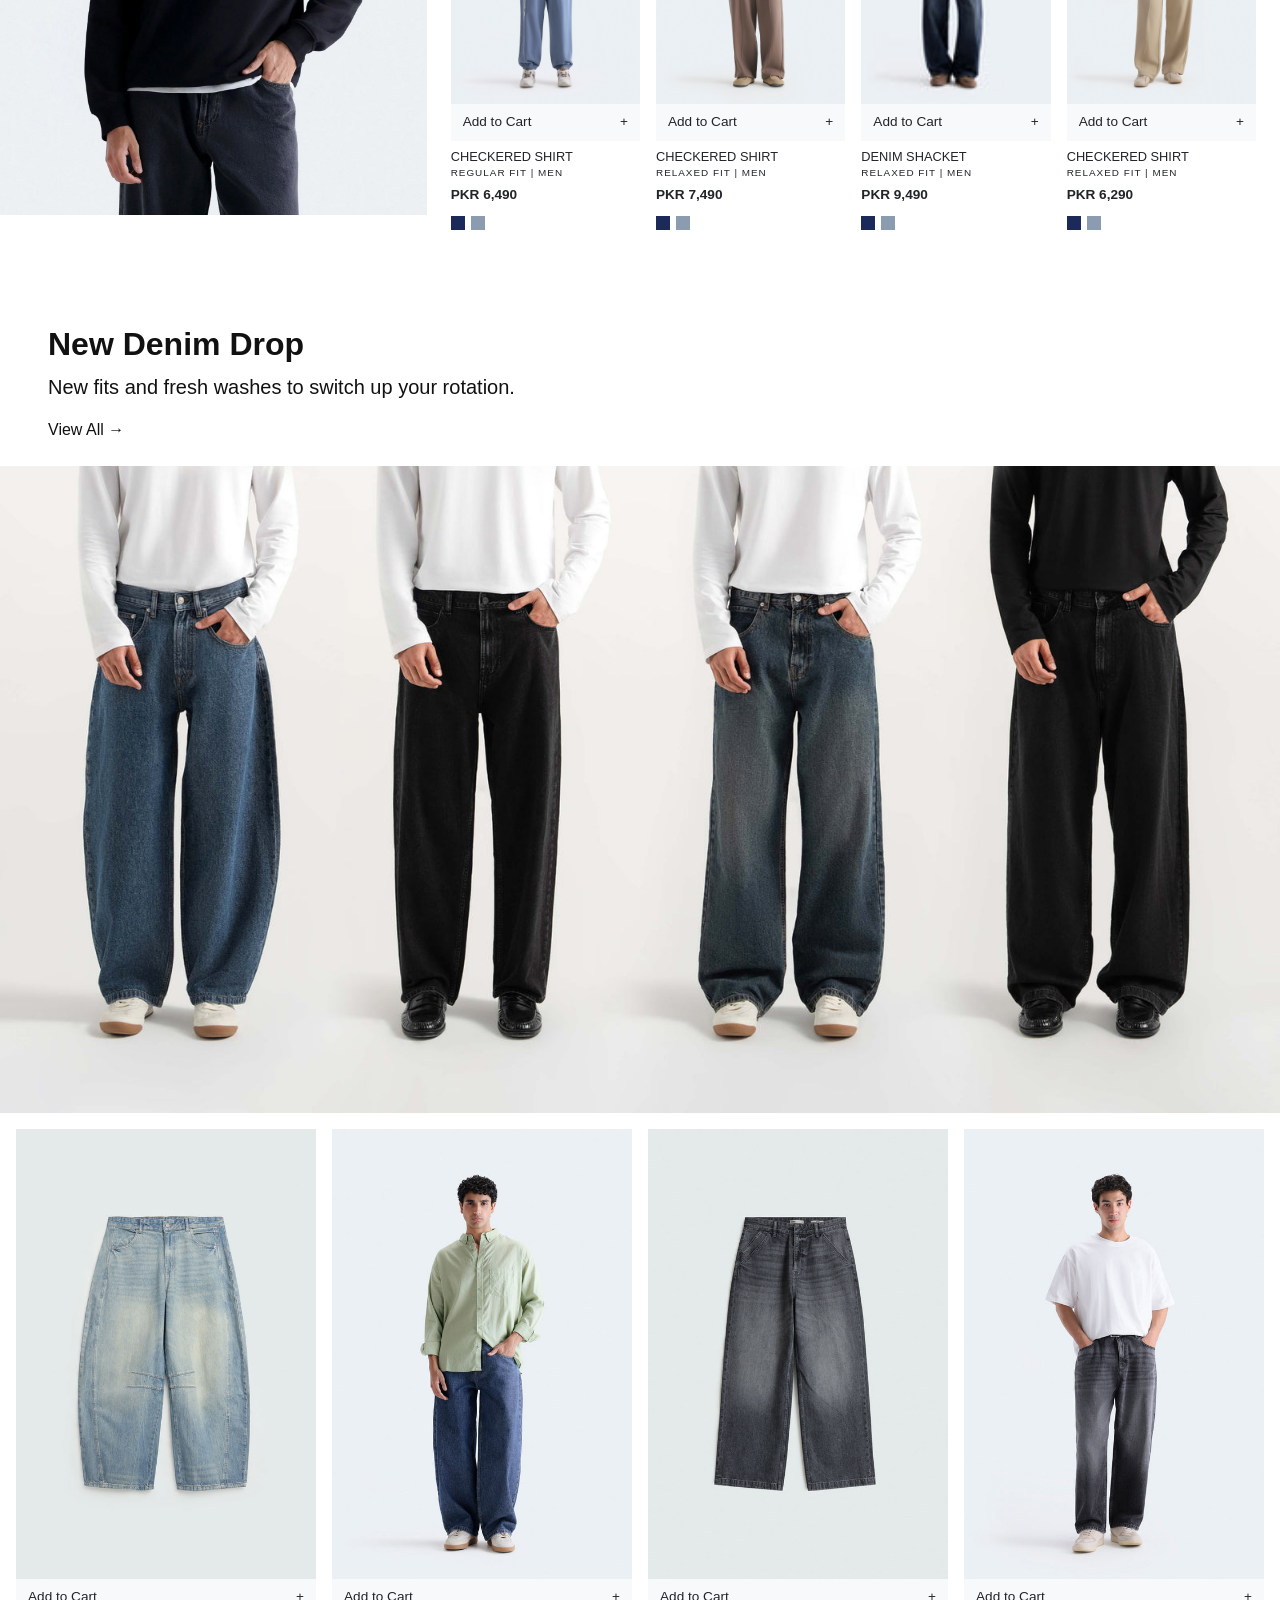
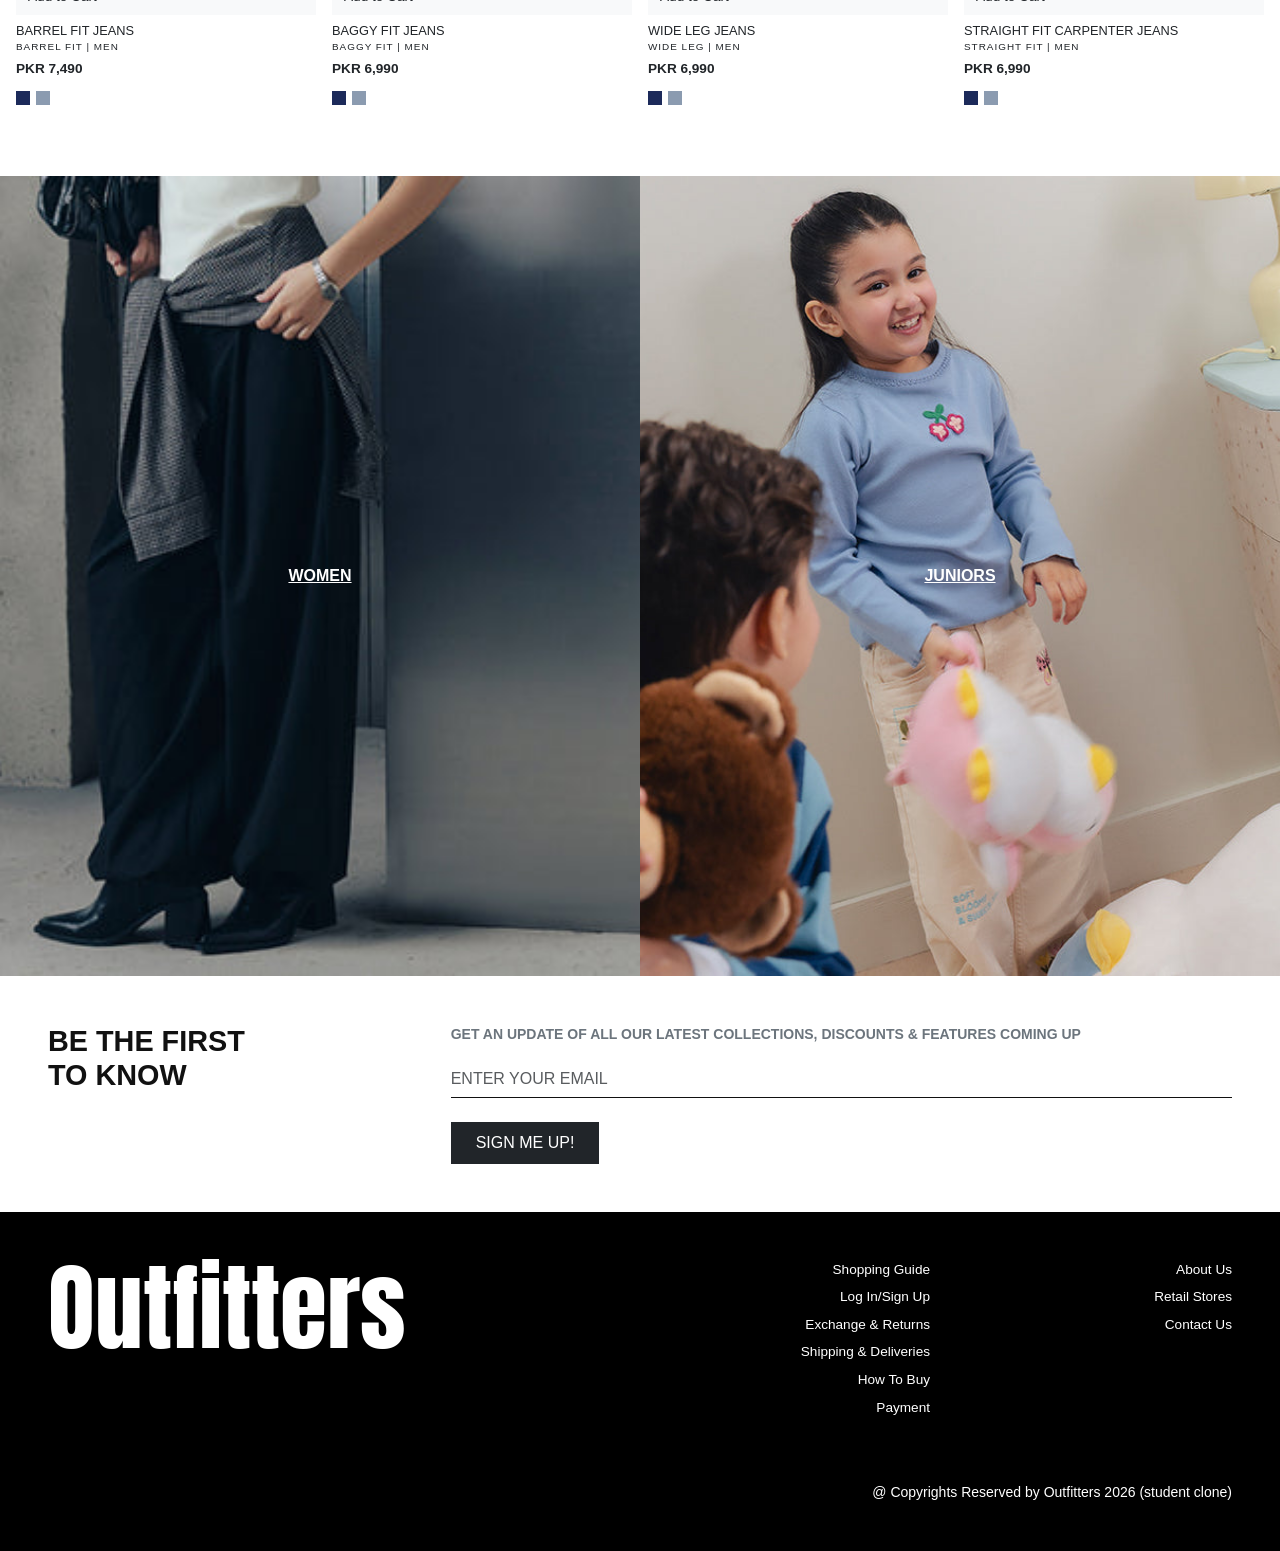
==== commit a64494f3: "folder switch up fix" ====
--- a/assignment-2/index.html
+++ b/assignment-2/index.html
@@ -25,113 +25,11 @@
       <a class="navbar-brand logo" href="index.html">Outfitters</a>
 
       <div class="collapse navbar-collapse order-lg-1 ms-lg-5" id="menu">
-       <ul class="navbar-nav me-auto">
-  <li class="nav-item"><a class="nav-link active" href="index.html">Men</a></li>
-  <li class="nav-item"><a class="nav-link" href="index.html">Women</a></li>
-  <li class="nav-item"><a class="nav-link" href="index.html">Juniors</a></li>
-
-  <!-- Desktop Mega Menu -->
-  <li class="nav-item mega mega-desktop">
-    <a class="nav-link" href="#">Shop by Category</a>
-    <div class="mega-panel">
-      <div class="mega-col">
-        <h3>Topwear</h3>
-        <ul>
-          <li><a href="#">T-Shirts</a></li>
-          <li><a href="#">Polos</a></li>
-          <li><a href="#">Shirts</a></li>
-          <li><a href="#">Sweatshirts &amp; Hoodies</a></li>
+        <ul class="navbar-nav me-auto">
+          <li class="nav-item"><a class="nav-link active" href="index.html">Men</a></li>
+          <li class="nav-item"><a class="nav-link" href="index.html">Women</a></li>
+          <li class="nav-item"><a class="nav-link" href="index.html">Juniors</a></li>
         </ul>
-      </div>
-      <div class="mega-col">
-        <h3>Bottomwear</h3>
-        <ul>
-          <li><a href="#">Trousers</a></li>
-          <li><a href="#">Chinos</a></li>
-          <li><a href="#">Shorts</a></li>
-          <li><a href="#">Joggers</a></li>
-        </ul>
-      </div>
-      <div class="mega-col">
-        <h3>Denim</h3>
-        <ul>
-          <li><a href="#">Barrel Fit</a></li>
-          <li><a href="#">Baggy Fit</a></li>
-          <li><a href="#">Wide Leg</a></li>
-          <li><a href="#">Carpenter</a></li>
-        </ul>
-      </div>
-      <div class="mega-col">
-        <h3>Activewear</h3>
-        <ul>
-          <li><a href="#">Track Suits</a></li>
-          <li><a href="#">Gym Tees</a></li>
-          <li><a href="#">Training Shorts</a></li>
-          <li><a href="#">Jackets</a></li>
-        </ul>
-      </div>
-      <div class="mega-col">
-        <h3>Accessories</h3>
-        <ul>
-          <li><a href="#">Caps</a></li>
-          <li><a href="#">Belts</a></li>
-          <li><a href="#">Wallets</a></li>
-          <li><a href="#">Socks</a></li>
-        </ul>
-      </div>
-    </div>
-  </li>
-
-  <!-- Mobile Accordion (shown below BP) -->
-  <li class="nav-item mega-mobile">
-    <span class="nav-link">Shop by Category</span>
-    <details>
-      <summary>Topwear</summary>
-      <ul>
-        <li><a href="#">T-Shirts</a></li>
-        <li><a href="#">Polos</a></li>
-        <li><a href="#">Shirts</a></li>
-        <li><a href="#">Sweatshirts &amp; Hoodies</a></li>
-      </ul>
-    </details>
-    <details>
-      <summary>Bottomwear</summary>
-      <ul>
-        <li><a href="#">Trousers</a></li>
-        <li><a href="#">Chinos</a></li>
-        <li><a href="#">Shorts</a></li>
-        <li><a href="#">Joggers</a></li>
-      </ul>
-    </details>
-    <details>
-      <summary>Denim</summary>
-      <ul>
-        <li><a href="#">Barrel Fit</a></li>
-        <li><a href="#">Baggy Fit</a></li>
-        <li><a href="#">Wide Leg</a></li>
-        <li><a href="#">Carpenter</a></li>
-      </ul>
-    </details>
-    <details>
-      <summary>Activewear</summary>
-      <ul>
-        <li><a href="#">Track Suits</a></li>
-        <li><a href="#">Gym Tees</a></li>
-        <li><a href="#">Training Shorts</a></li>
-        <li><a href="#">Jackets</a></li>
-      </ul>
-    </details>
-    <details>
-      <summary>Accessories</summary>
-      <ul>
-        <li><a href="#">Caps</a></li>
-        <li><a href="#">Belts</a></li>
-        <li><a href="#">Wallets</a></li>
-        <li><a href="#">Socks</a></li>
-      </ul>
-    </details>
-  </li>
-</ul>
       </div>
 
       <div class="order-lg-2 d-flex align-items-center gap-3 ms-auto">
--- a/assignment-2/style.css
+++ b/assignment-2/style.css
@@ -6,7 +6,6 @@
 :root {
   --ink: #111;
   --tint: #eceff2;   /* light grey-blue behind product photos */
-  --accent: hsl(287, 70%, 45%);
 }
 
 body {
@@ -22,7 +21,7 @@
 
 /* ---------- Header ---------- */
 .navbar {
- z-index: 1030;
+  z-index: 10;
 }
 
 /* Homepage: transparent bar floating over the slideshow */
@@ -104,7 +103,7 @@
 }
 
 /* Phone/tablet: dark background behind the opened menu */
-@media (max-width: 640.98px) {
+@media (max-width: 991.98px) {
   body.overlay .navbar-collapse.show {
     padding: 0.5rem 1rem;
     background: rgba(0, 0, 0, 0.75);
@@ -347,63 +346,4 @@
 
 .size-btn {
   min-width: 48px;
-}
-
-/* ---------- Task 1: custom breakpoint (BP = 641px) ---------- */
-@media (min-width: 641px) {
-  .navbar-bp > .container-fluid { flex-wrap: nowrap; }
-  .navbar-bp .navbar-toggler { display: none; }
-  .navbar-bp .navbar-collapse {
-    display: flex !important;
-    flex-basis: auto;
-    flex-grow: 1;
-    margin-left: 3rem;
-  }
-  .navbar-bp .navbar-nav { flex-direction: row; }
-}
-
-/* ---------- Task 1: mega-menu ---------- */
-/* .navbar is already positioned, so the panel anchors to it, full width, under it */
-.mega-panel {
-  display: none;
-  position: absolute;
-  top: 100%;            /* no gap, so hover is not lost */
-  left: 0;
-  right: 0;
-  z-index: 1;
-  padding: 1.5rem 2rem;
-  background: #fff;
-  color: var(--ink);
-  border-top: 3px solid var(--accent);
-  box-shadow: 0 12px 24px rgba(0, 0, 0, 0.15);
-  grid-template-columns: repeat(5, 1fr);   /* K = 5 */
-  gap: 2rem;
-}
-
-.mega-col h3 {
-  margin: 0 0 0.75rem;
-  font-size: 0.9rem;
-  font-weight: 700;
-  text-transform: uppercase;
-  color: var(--accent);
-}
-
-.mega-col ul { list-style: none; margin: 0; padding: 0; }
-.mega-col li { margin-bottom: 0.4rem; font-size: 0.9rem; }
-.mega-col a:hover,
-.mega-col a:focus { text-decoration: underline; }
-
-/* Desktop: open on hover OR keyboard focus anywhere inside the item */
-@media (min-width: 641px) {
-  .mega-mobile { display: none; }
-  .mega-desktop:hover .mega-panel,
-  .mega-desktop:focus-within .mega-panel { display: grid; }
-}
-
-/* Mobile: accordion inside the hamburger menu */
-@media (max-width: 640.98px) {
-  .mega-desktop { display: none; }
-  .mega-mobile details { padding: 0.35rem 0 0.35rem 1rem; }
-  .mega-mobile summary { cursor: pointer; font-weight: 600; text-transform: uppercase; }
-  .mega-mobile ul { list-style: none; padding-left: 1rem; margin: 0.4rem 0 0; }
 }
